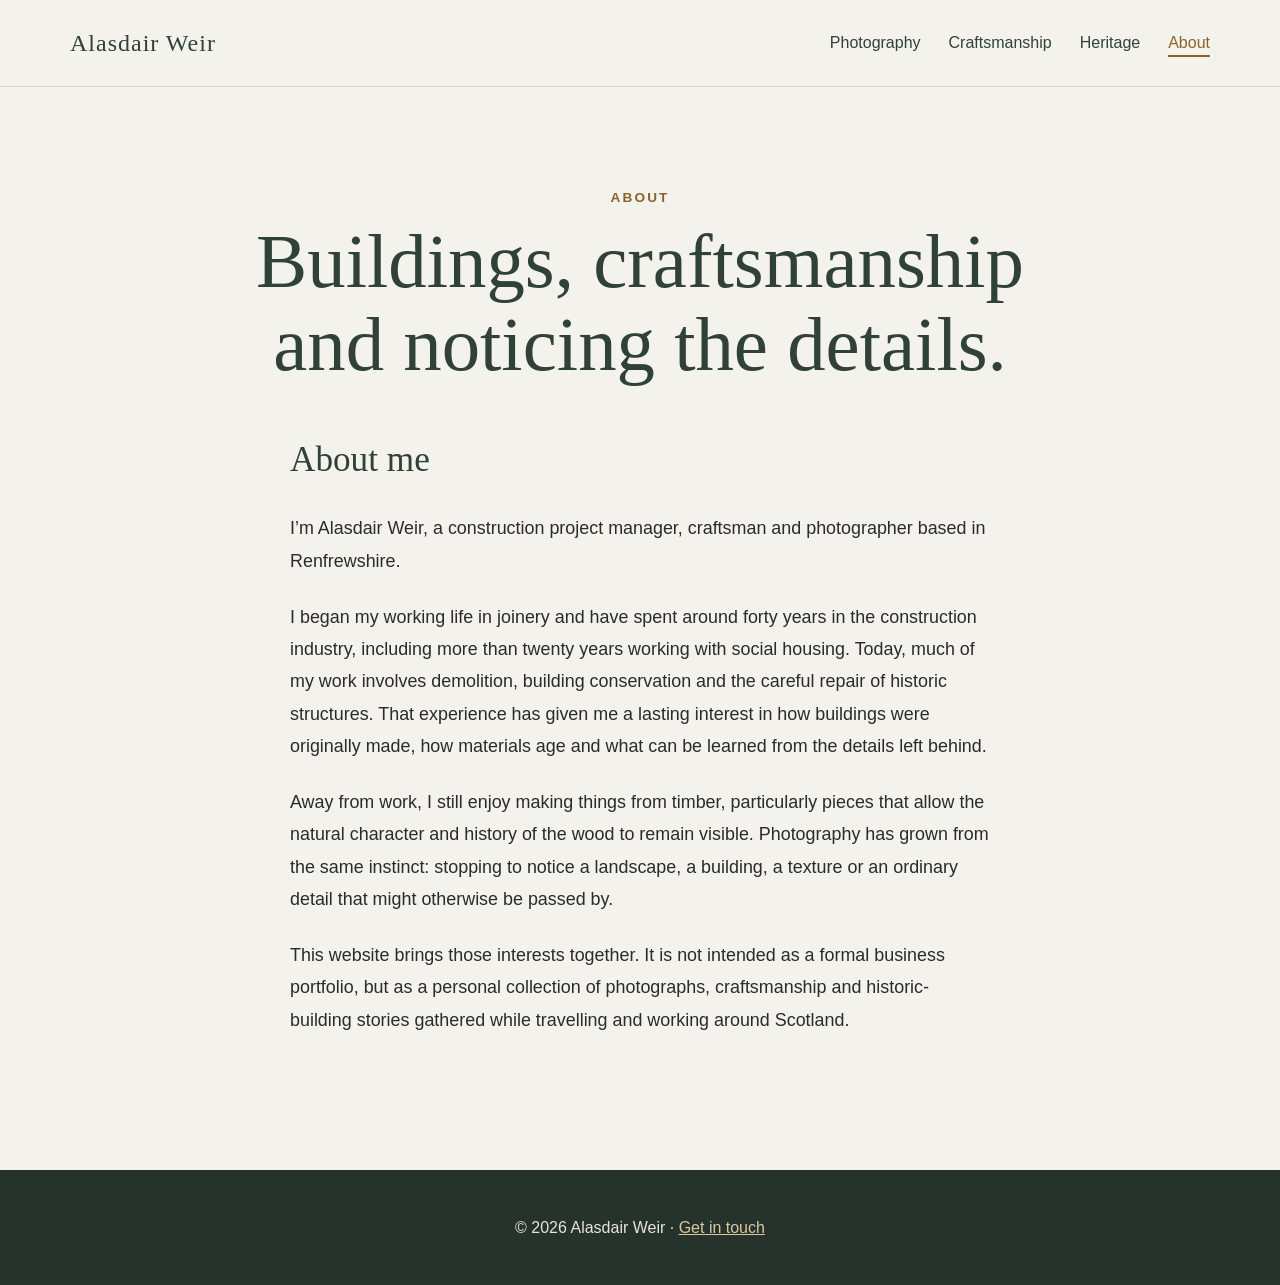
==== about.html @ 1094daae "Add files via upload" ====
<!DOCTYPE html>
<html lang="en">

<head>
    <meta charset="UTF-8">
    <meta name="viewport" content="width=device-width, initial-scale=1.0">

    <link rel="stylesheet" href="styles.css">

    <title>About | Alasdair Weir</title>

    <meta name="description"
          content="About Alasdair Weir, a construction project manager, craftsman and photographer based in Renfrewshire.">
</head>

<body>

    <header class="page-header">
        <nav>
            <a class="logo" href="index.html">Alasdair Weir</a>

            <ul>
                <li><a href="photography.html">Photography</a></li>
                <li><a href="craftsmanship.html">Craftsmanship</a></li>
                <li><a href="heritage.html">Heritage</a></li>
                <li><a class="active" href="about.html">About</a></li>
            </ul>
        </nav>
    </header>

    <main>

        <section class="page-introduction about-heading">
            <p class="section-label">About</p>
            <h1>Buildings, craftsmanship and noticing the details.</h1>
        </section>

        <section class="about-content">

            <h2>About me</h2>

            <p>
                I’m Alasdair Weir, a construction project manager, craftsman
                and photographer based in Renfrewshire.
            </p>

            <p>
                I began my working life in joinery and have spent around forty
                years in the construction industry, including more than twenty
                years working with social housing. Today, much of my work
                involves demolition, building conservation and the careful
                repair of historic structures. That experience has given me a
                lasting interest in how buildings were originally made, how
                materials age and what can be learned from the details left
                behind.
            </p>

            <p>
                Away from work, I still enjoy making things from timber,
                particularly pieces that allow the natural character and
                history of the wood to remain visible. Photography has grown
                from the same instinct: stopping to notice a landscape, a
                building, a texture or an ordinary detail that might otherwise
                be passed by.
            </p>

            <p>
                This website brings those interests together. It is not
                intended as a formal business portfolio, but as a personal
                collection of photographs, craftsmanship and historic-building
                stories gathered while travelling and working around Scotland.
            </p>

        </section>

    </main>

    <footer>
        <p>
            © 2026 Alasdair Weir ·
            <a href="mailto:hello@example.co.uk">Get in touch</a>
        </p>
    </footer>

</body>
</html>
---- styles.css ----
/* Basic reset */
        * {
            box-sizing: border-box;
            margin: 0;
            padding: 0;
        }

        html {
            scroll-behavior: smooth;
        }

        body {
            font-family: Arial, Helvetica, sans-serif;
            color: #292c29;
            background: #f4f2ed;
            line-height: 1.6;
        }

        /* Navigation */
        header {
            position: absolute;
            top: 0;
            left: 0;
            width: 100%;
            z-index: 10;
        }

        nav {
            max-width: 1200px;
            margin: auto;
            padding: 24px 30px;
            display: flex;
            justify-content: space-between;
            align-items: center;
        }

        .logo {
            color: white;
            font-family: Georgia, serif;
            font-size: 1.5rem;
            letter-spacing: 1px;
        }

        nav ul {
            display: flex;
            gap: 28px;
            list-style: none;
        }

        nav a {
            color: white;
            text-decoration: none;
        }

        nav a:hover {
            color: #dbc99e;
        }

        /* Main photograph */
        .hero {
            min-height: 90vh;
            display: flex;
            align-items: flex-end;
            background:
                linear-gradient(
                    rgba(0, 0, 0, 0.2),
                    rgba(0, 0, 0, 0.65)
                ),
                url("home-photo.jpg") center/cover no-repeat;
        }

        .hero-content {
            width: 100%;
            max-width: 1200px;
            margin: auto;
            padding: 80px 30px;
            color: white;
        }

        .hero h1 {
    max-width: 950px;
    font-family: Georgia, serif;
    font-size: clamp(3rem, 6vw, 5.5rem);
    line-height: 1.05;
    font-weight: normal;
    text-shadow: 0 2px 8px rgba(0, 0, 0, 0.35);
}

.hero p {
    max-width: 650px;
    margin-top: 22px;
    font-size: 1.25rem;
    text-shadow: 0 2px 5px rgba(0, 0, 0, 0.55);
}

        .button {
            display: inline-block;
            margin-top: 30px;
            padding: 12px 24px;
            color: #262a26;
            background: #dbc99e;
            text-decoration: none;
            border-radius: 3px;
        }

        .button:hover {
            background: white;
        }

        /* Introduction */
        .introduction {
            max-width: 900px;
            margin: auto;
            padding: 90px 30px;
            text-align: center;
        }

        .introduction h2,
        .featured h2 {
            margin-bottom: 24px;
            font-family: Georgia, serif;
            font-size: 2.4rem;
            font-weight: normal;
            color: #304238;
        }

        .introduction p {
            font-size: 1.15rem;
        }

        /* Subject cards */
        .featured {
            max-width: 1200px;
            margin: auto;
            padding: 20px 30px 100px;
        }

        .featured h2 {
            text-align: center;
        }

        .card-grid {
            display: grid;
            grid-template-columns: repeat(3, 1fr);
            gap: 25px;
        }

        .card {
            overflow: hidden;
            background: white;
            border-radius: 4px;
            box-shadow: 0 4px 18px rgba(0, 0, 0, 0.08);
        }

        .card img {
            display: block;
            width: 100%;
            height: 260px;
            object-fit: cover;
            transition: transform 0.4s ease;
        }

        .card:hover img {
            transform: scale(1.04);
        }

        .card-content {
            padding: 25px;
        }

        .card h3 {
            margin-bottom: 10px;
            font-family: Georgia, serif;
            font-size: 1.5rem;
            color: #304238;
        }

        .card a {
            display: inline-block;
            margin-top: 16px;
            color: #765b2c;
            font-weight: bold;
            text-decoration: none;
        }

        /* Footer */
        footer {
            padding: 45px 30px;
            color: #e6e4df;
            background: #25332c;
            text-align: center;
        }

        footer a {
            color: #dbc99e;
        }

        /* Phones and smaller screens */
        @media (max-width: 750px) {
            nav {
                align-items: flex-start;
            }

            nav ul {
                gap: 12px;
                flex-direction: column;
                text-align: right;
            }

            .hero {
                min-height: 80vh;
            }

            .card-grid {
                grid-template-columns: 1fr;
            }
        }
        /* Interior page navigation */
.page-header {
    position: relative;
    background: #f4f2ed;
    border-bottom: 1px solid rgba(48, 66, 56, 0.15);
}

.page-header .logo,
.page-header nav a {
    color: #304238;
}

.page-header nav a:hover,
.page-header nav a.active {
    color: #8a6424;
}

.page-header nav a.active {
    border-bottom: 2px solid #8a6424;
    padding-bottom: 4px;
}

/* Interior page introduction */
.page-introduction {
    max-width: 1000px;
    margin: auto;
    padding: 100px 30px 70px;
    text-align: center;
}

.section-label {
    margin-bottom: 12px;
    color: #8a6424;
    font-size: 0.85rem;
    font-weight: bold;
    letter-spacing: 0.16em;
    text-transform: uppercase;
}

.page-introduction h1 {
    max-width: 850px;
    margin: auto;
    color: #304238;
    font-family: Georgia, serif;
    font-size: clamp(2.7rem, 6vw, 5rem);
    font-weight: normal;
    line-height: 1.08;
}

.page-introduction > p:last-child {
    max-width: 700px;
    margin: 28px auto 0;
    font-size: 1.15rem;
}

/* Photography gallery */
.photo-gallery {
    max-width: 1200px;
    margin: auto;
    padding: 0 30px 100px;
    display: grid;
    grid-template-columns: repeat(2, 1fr);
    gap: 45px 25px;
}

.gallery-item {
    margin: 0;
}

.gallery-item-wide {
    grid-column: 1 / -1;
}

.gallery-item img {
    display: block;
    width: 100%;
    height: 420px;
    object-fit: cover;
    background: #ddd;
}

.gallery-item-wide img {
    height: 600px;
}

.gallery-item figcaption {
    padding-top: 14px;
    color: #555;
}

.gallery-item figcaption span {
    display: block;
    margin-bottom: 2px;
    color: #304238;
    font-family: Georgia, serif;
    font-size: 1.25rem;
}

/* Photography gallery on phones */
@media (max-width: 750px) {
    .page-introduction {
        padding: 70px 25px 50px;
    }

    .photo-gallery {
        grid-template-columns: 1fr;
        padding: 0 20px 70px;
    }

    .gallery-item-wide {
        grid-column: auto;
    }

    .gallery-item img,
    .gallery-item-wide img {
        height: 350px;
    }
}
/* Clickable gallery photographs */
.gallery-item img {
    cursor: zoom-in;
}

/* Full-screen photograph viewer */
.lightbox {
    width: 100vw;
    max-width: none;
    height: 100vh;
    max-height: none;
    padding: 30px;
    border: 0;
    background: rgba(15, 20, 17, 0.96);
    color: white;
    text-align: center;
}

.lightbox[open] {
    display: flex;
    flex-direction: column;
    align-items: center;
    justify-content: center;
}

.lightbox::backdrop {
    background: rgba(0, 0, 0, 0.9);
}

.lightbox img {
    display: block;
    max-width: 94vw;
    max-height: 82vh;
    width: auto;
    height: auto;
    object-fit: contain;
}

.lightbox p {
    margin-top: 15px;
    color: #e8e1cf;
    font-size: 1rem;
}

.lightbox-close {
    position: fixed;
    top: 18px;
    right: 28px;
    border: 0;
    color: white;
    background: transparent;
    font-size: 2.5rem;
    line-height: 1;
    cursor: pointer;
}

.lightbox-close:hover {
    color: #dbc99e;
}
.flickr-link {
    text-align: center;
    padding: 3rem 1rem;
}

.flickr-link p {
    margin-bottom: 1rem;
    font-size: 1rem;
}

.flickr-link a {
    display: inline-block;
    padding: 0.9rem 1.6rem;
    font-size: 0.95rem;
    font-weight: 600;
    color: #ffffff;
    background-color: #263a32;
    text-decoration: none;
    border-radius: 3px;
    transition: background-color 0.2s ease;
}

.flickr-link a:hover {
    background-color: #3b554a;
}
.logo {
    color: inherit;
    text-decoration: none;
}

.logo:hover {
    opacity: 0.65;
}
/* =========================
   CRAFTSMANSHIP PAGE
   ========================= */

.craft-hero {
    max-width: 900px;
    margin: 0 auto;
    padding: 10rem 2rem 6rem;
    text-align: center;
}

.craft-hero .eyebrow {
    margin-bottom: 1.5rem;
    color: #9a6a3a;
    font-size: 0.7rem;
    font-weight: 600;
    letter-spacing: 0.18em;
}

.craft-hero h1 {
    margin: 0 0 1.5rem;
    font-family: Georgia, "Times New Roman", serif;
    font-size: clamp(2.8rem, 6vw, 5rem);
    font-weight: 400;
    line-height: 1;
    color: #20352d;
}

.craft-introduction {
    max-width: 620px;
    margin: 0 auto;
    font-size: 1rem;
    line-height: 1.7;
    color: #4d554f;
}

.craft-content {
    max-width: 1100px;
    margin: 0 auto;
    padding: 0 2rem 7rem;
}

.craft-project {
    padding: 4rem;
    background-color: #e8e3d8;
}

.craft-project-text {
    max-width: 680px;
}

.craft-project .eyebrow {
    margin-bottom: 1rem;
    color: #9a6a3a;
    font-size: 0.7rem;
    font-weight: 600;
    letter-spacing: 0.18em;
}

.craft-project h2 {
    margin: 0 0 1.25rem;
    font-family: Georgia, "Times New Roman", serif;
    font-size: clamp(2rem, 4vw, 3.25rem);
    font-weight: 400;
    line-height: 1.1;
    color: #20352d;
}

.craft-project p {
    margin: 0;
    line-height: 1.8;
    color: #4d554f;
}

@media (max-width: 700px) {
    .craft-hero {
        padding: 8rem 1.25rem 4rem;
    }

    .craft-content {
        padding: 0 1.25rem 4rem;
    }

    .craft-project {
        padding: 2.25rem 1.5rem;
    }
}
.craftsmanship-page header nav a {
    color: #20352d;
}

.craftsmanship-page header nav ul li a.active {
    color: #9a6a3a;
}
/* Craftsmanship navigation details */

.craftsmanship-page header {
    border-bottom: 1px solid #d8d2c8;
}

.craftsmanship-page header nav ul li a.active {
    color: #9a6a3a;
    border-bottom: 1px solid #9a6a3a;
    padding-bottom: 0.35rem;
}
.craft-project {
    display: grid;
    grid-template-columns: 1.1fr 1fr;
    gap: 4rem;
    align-items: center;
}

.craft-project-image {
    display: block;
}

.craft-project-image img {
    display: block;
    width: 100%;
    height: 100%;
    min-height: 420px;
    object-fit: cover;
}

.project-caption {
    margin-top: 2rem !important;
    padding-top: 1.25rem;
    border-top: 1px solid #c9c1b4;
    font-size: 0.9rem;
    font-style: italic;
}

@media (max-width: 800px) {
    .craft-project {
        grid-template-columns: 1fr;
        gap: 2rem;
    }

    .craft-project-image img {
        min-height: auto;
    }
}
.craft-gallery {
    display: grid;
    grid-template-columns: repeat(2, 1fr);
    gap: 3rem 2rem;
    margin-top: 5rem;
}

.craft-gallery-item {
    margin: 0;
}

.craft-gallery-item a {
    display: block;
    overflow: hidden;
}

.craft-gallery-item img {
    display: block;
    width: 100%;
    height: 380px;
    object-fit: cover;
    transition: transform 0.3s ease;
}

.craft-gallery-item a:hover img {
    transform: scale(1.02);
}

.craft-gallery-item figcaption {
    padding-top: 1rem;
}

.craft-gallery-item strong {
    display: block;
    margin-bottom: 0.35rem;
    font-family: Georgia, "Times New Roman", serif;
    font-size: 1.25rem;
    font-weight: 400;
    color: #20352d;
}

.craft-gallery-item span {
    display: block;
    color: #606861;
    font-size: 0.85rem;
    line-height: 1.5;
}

@media (max-width: 700px) {
    .craft-gallery {
        grid-template-columns: 1fr;
    }

    .craft-gallery-item img {
        height: auto;
    }
}
/* About page */
.about-heading {
    padding-bottom: 45px;
}

.about-content {
    max-width: 760px;
    margin: 0 auto;
    padding: 0 30px 110px;
}

.about-content h2 {
    margin-bottom: 24px;
    color: #304238;
    font-family: Georgia, serif;
    font-size: 2.2rem;
    font-weight: normal;
}

.about-content p {
    margin-bottom: 24px;
    font-size: 1.12rem;
    line-height: 1.8;
}
/* Heritage page */
.heritage-feature {
    max-width: 1200px;
    margin: 0 auto 90px;
    padding: 0 30px;
    display: grid;
    grid-template-columns: 1.2fr 1fr;
    align-items: center;
    gap: 60px;
}

.heritage-feature img {
    display: block;
    width: 100%;
    height: 520px;
    object-fit: cover;
}

.heritage-feature-text h2,
.heritage-project h2 {
    margin-bottom: 20px;
    color: #304238;
    font-family: Georgia, serif;
    font-size: 2rem;
    font-weight: normal;
    line-height: 1.2;
}

.heritage-feature-text p:not(.section-label),
.heritage-project p:not(.section-label) {
    margin-bottom: 18px;
    line-height: 1.75;
}

.heritage-projects {
    max-width: 1200px;
    margin: auto;
    padding: 0 30px 110px;
    display: grid;
    grid-template-columns: repeat(3, 1fr);
    gap: 25px;
}

.heritage-project {
    padding: 35px;
    background: white;
    border-top: 4px solid #8a6424;
    box-shadow: 0 4px 18px rgba(0, 0, 0, 0.07);
}

@media (max-width: 850px) {
    .heritage-feature,
    .heritage-projects {
        grid-template-columns: 1fr;
    }

    .heritage-feature {
        gap: 35px;
    }

    .heritage-feature img {
        height: 400px;
    }
}
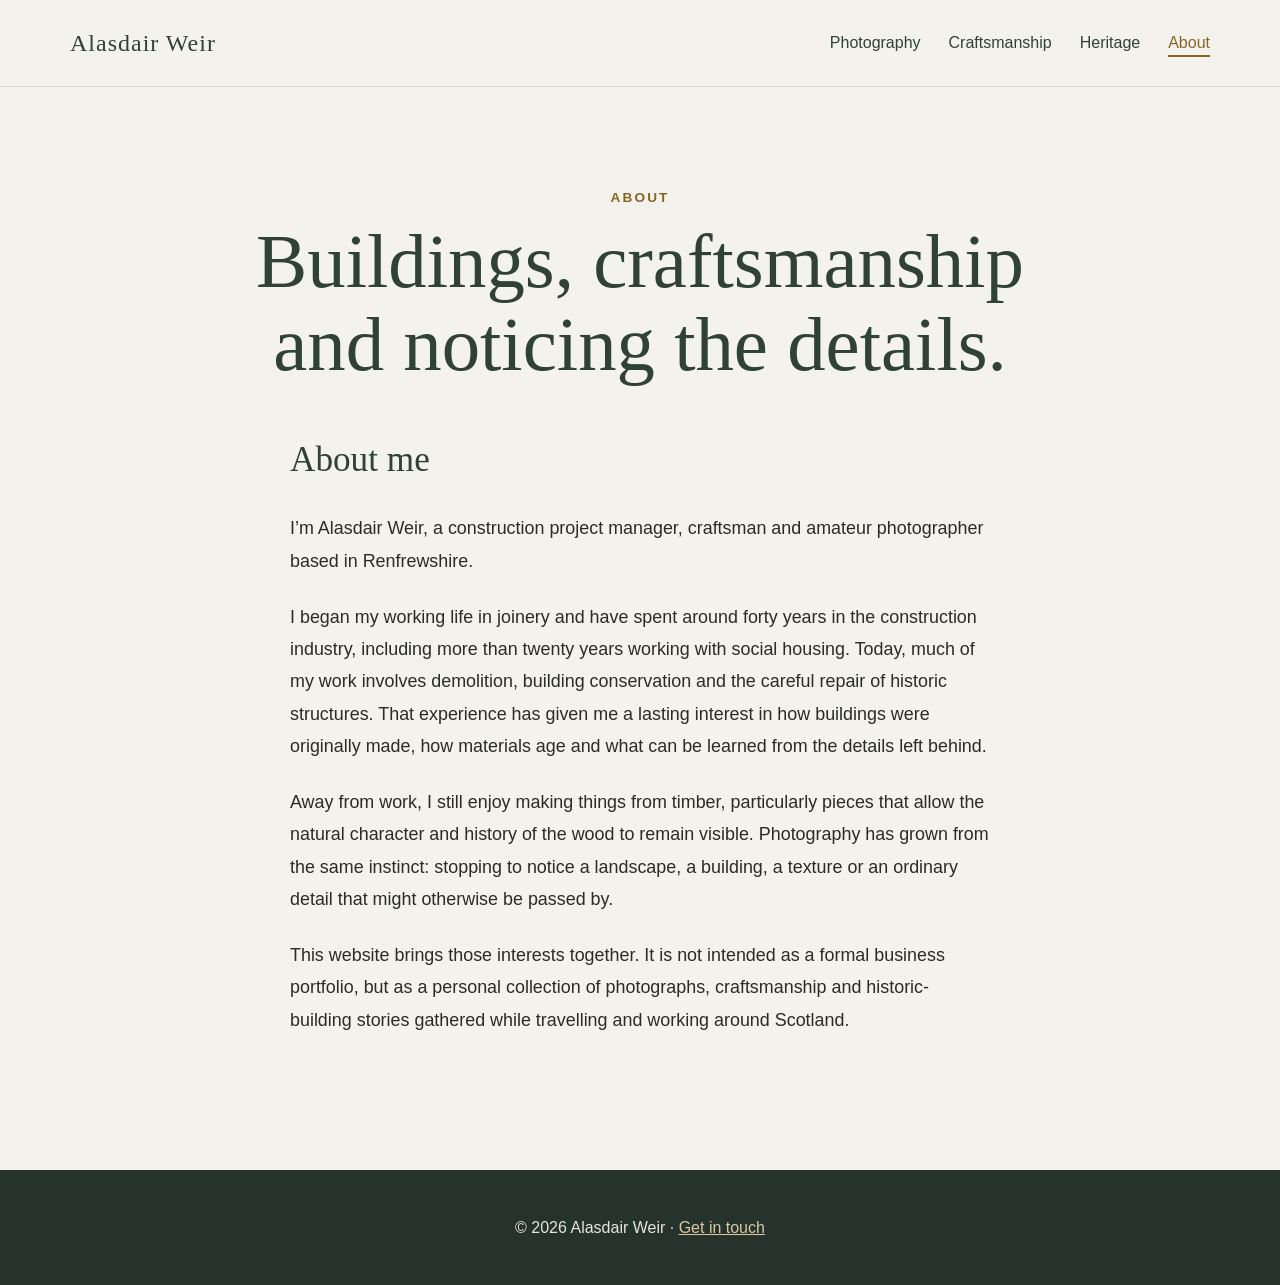
==== commit 2fb23316: "Revise description in about.html Updated the description to include 'amateur photographer'." ====
--- a/about.html
+++ b/about.html
@@ -5,12 +5,14 @@
     <meta charset="UTF-8">
     <meta name="viewport" content="width=device-width, initial-scale=1.0">
 
+    <link rel="icon" type="image/png" href="favicon.png">
+
     <link rel="stylesheet" href="styles.css">
 
     <title>About | Alasdair Weir</title>
 
     <meta name="description"
-          content="About Alasdair Weir, a construction project manager, craftsman and photographer based in Renfrewshire.">
+          content="About Alasdair Weir, a construction project manager, craftsman and amateur photographer based in Renfrewshire.">
 </head>
 
 <body>
@@ -41,7 +43,7 @@
 
             <p>
                 I’m Alasdair Weir, a construction project manager, craftsman
-                and photographer based in Renfrewshire.
+                and amateur photographer based in Renfrewshire.
             </p>
 
             <p>
@@ -78,9 +80,9 @@
     <footer>
         <p>
             © 2026 Alasdair Weir ·
-            <a href="mailto:hello@example.co.uk">Get in touch</a>
+            <a href="mailto:">Get in touch</a>
         </p>
     </footer>
 
 </body>
-</html>+</html>
